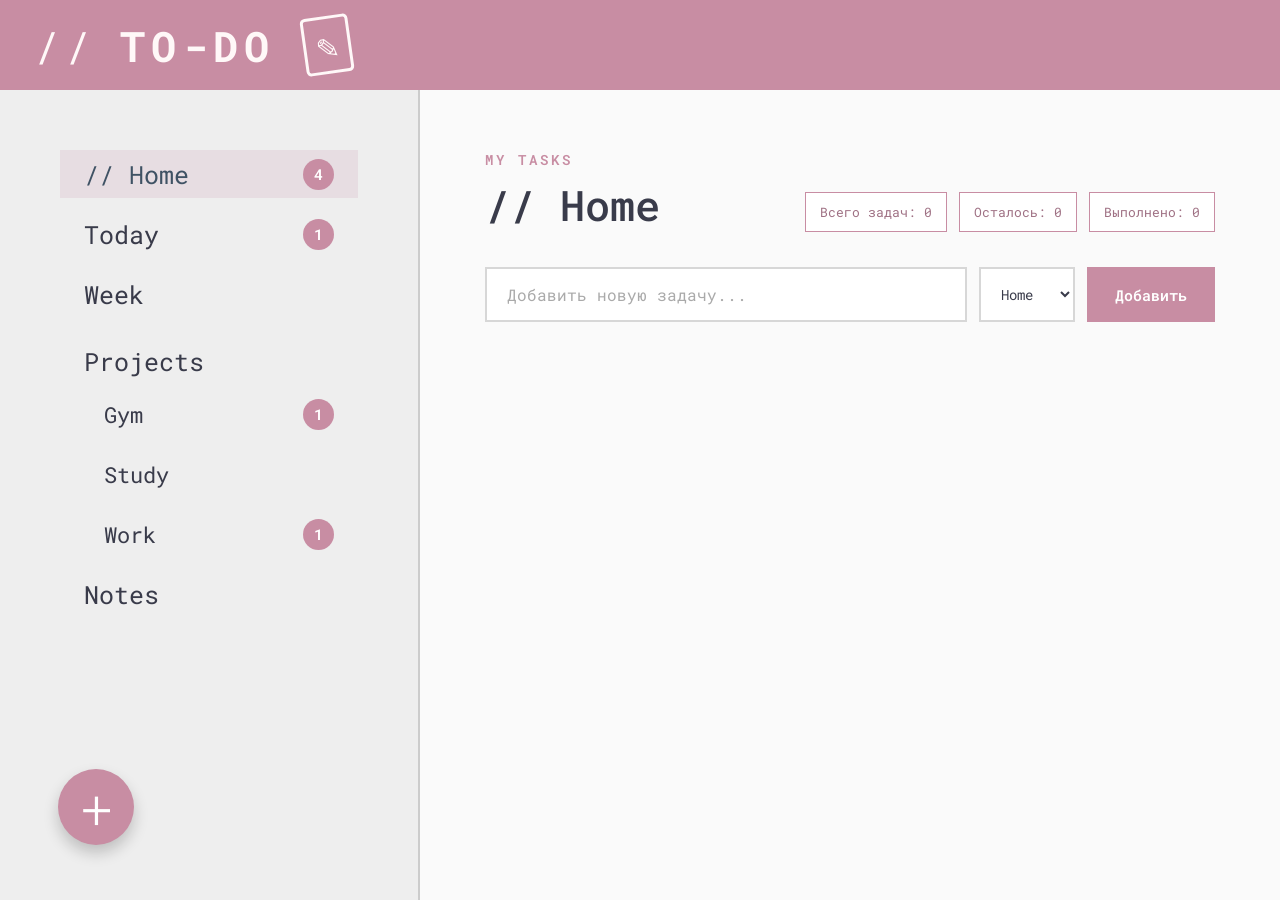
==== Projects/Todo.project/index.html @ 031605dd "Add portfolio files" ====
<!doctype html>
<html lang="ru">
	<head>
		<meta charset="UTF-8" />
		<meta name="viewport" content="width=device-width, initial-scale=1.0" />

		<title>Todo List</title>

		<link rel="stylesheet" href="./style.css" />
	</head>

	<body>
		<div class="todo">
			<header class="todo__header">
				<div class="todo__logo">
					<span>//</span>
					TO-DO
				</div>

				<div class="todo__logo-icon">✎</div>
			</header>

			<div class="todo__layout">
				<aside class="todo__sidebar">
					<nav class="todo__nav">
						<a
							href="#"
							class="todo__nav-link todo__nav-link--active"
							data-category="home"
						>
							<span>// Home</span>
							<span class="todo__badge">4</span>
						</a>

						<a href="#" class="todo__nav-link" data-category="today">
							<span>Today</span>
							<span class="todo__badge">1</span>
						</a>

						<a href="#" class="todo__nav-link" data-category="week">
							<span>Week</span>
						</a>

						<div class="todo__nav-title">Projects</div>

						<a
							href="#"
							class="todo__nav-link todo__nav-link--sub"
							data-category="gym"
						>
							<span>Gym</span>
							<span class="todo__badge">1</span>
						</a>

						<a
							href="#"
							class="todo__nav-link todo__nav-link--sub"
							data-category="study"
						>
							<span>Study</span>
						</a>

						<a
							href="#"
							class="todo__nav-link todo__nav-link--sub"
							data-category="work"
						>
							<span>Work</span>
							<span class="todo__badge">1</span>
						</a>

						<a href="#" class="todo__nav-link" data-category="notes">
							<span>Notes</span>
						</a>
					</nav>

					<button class="todo__add-project" type="button">+</button>
				</aside>

				<main class="todo__main">
					<div class="todo__top">
						<div>
							<p class="todo__subtitle">MY TASKS</p>

							<h1 class="todo__title">// Home</h1>
						</div>

						<div class="todo__stats">
							<span class="todo__count"> Всего задач: 0 </span>

							<span class="todo__remaining"> Осталось: 0 </span>

							<span class="todo__completed"> Выполнено: 0 </span>
						</div>
					</div>

					<form class="todo__form">
						<input
							class="todo__input"
							type="text"
							placeholder="Добавить новую задачу..."
							autocomplete="off"
						/>

						<select class="todo__category">
							<option value="home">Home</option>
							<option value="today">Today</option>
							<option value="week">Week</option>
							<option value="gym">Gym</option>
							<option value="study">Study</option>
							<option value="work">Work</option>
							<option value="notes">Notes</option>
						</select>

						<button class="todo__add" type="submit">Добавить</button>
					</form>

					<ul class="todo__list"></ul>
				</main>
			</div>
		</div>

		<div class="modal" hidden>
			<div class="modal__content">
				<h2 class="modal__title">Редактировать задачу</h2>

				<input class="modal__input" type="text" autocomplete="off" />

				<div class="modal__actions">
					<button class="modal__cancel" type="button">Отмена</button>

					<button class="modal__save" type="button">Сохранить</button>
				</div>
			</div>
		</div>

		<script src="./js/index.js"></script>
	</body>
</html>
---- Projects/Todo.project/style.css ----
@import url("https://fonts.googleapis.com/css2?family=Roboto+Mono:wght@400;500;600;700&display=swap");

/* =========================
   RESET
========================= */

* {
	margin: 0;
	padding: 0;
	box-sizing: border-box;
}

html {
	font-size: 16px;
}

body {
	min-height: 100vh;

	font-family: "Roboto Mono", monospace;

	background-color: #f7f6f6;
	color: #393b4a;
}

button,
input,
select {
	font: inherit;
}

button {
	cursor: pointer;
}

a {
	color: inherit;
	text-decoration: none;
}

/* =========================
   TODO
========================= */

.todo {
	min-height: 100vh;

	background-color: #527c78;
}

/* =========================
   HEADER
========================= */

.todo__header {
	height: 90px;

	display: flex;
	align-items: center;

	padding-inline: 34px;

	background-color: #c88da3;

	color: #fff8f8;
}

.todo__logo {
	display: flex;
	align-items: center;
	gap: 24px;

	font-size: 42px;
	font-weight: 700;
	letter-spacing: 6px;
}

.todo__logo span {
	font-weight: 400;
}

.todo__logo-icon {
	margin-left: 28px;

	width: 48px;
	height: 58px;

	display: flex;
	align-items: center;
	justify-content: center;

	border: 3px solid #fff8f8;
	border-radius: 5px;

	font-size: 35px;
	transform: rotate(-8deg);
}

/* =========================
   LAYOUT
========================= */

.todo__layout {
	min-height: calc(100vh - 90px);

	display: grid;
	grid-template-columns: 420px 1fr;
}

/* =========================
   SIDEBAR
========================= */

.todo__sidebar {
	position: relative;

	padding: 60px 60px 40px;

	background-color: #eeeeee;

	border-right: 2px solid #cccccc;
}

.todo__nav {
	display: flex;
	flex-direction: column;
	gap: 12px;
}

.todo__nav-link {
	min-height: 48px;

	display: flex;
	align-items: center;
	justify-content: space-between;

	padding-inline: 24px;

	font-size: 25px;

	color: #393b4a;

	transition:
		background-color 0.2s ease,
		color 0.2s ease;
}

.todo__nav-link:hover {
	background-color: #e4d9de;
}

.todo__nav-link--active {
	color: #3f5264;

	background-color: #e7dde2;
}

.todo__nav-title {
	margin-top: 15px;
	padding-inline: 24px;

	font-size: 25px;
}

.todo__nav-link--sub {
	padding-left: 44px;

	font-size: 22px;
}

/* =========================
   BADGE
========================= */

.todo__badge {
	width: 31px;
	height: 31px;

	display: flex;
	align-items: center;
	justify-content: center;

	border-radius: 50%;

	background-color: #c88da3;
	color: white;

	font-size: 15px;
	font-weight: 600;
}

/* =========================
   ADD PROJECT
========================= */

.todo__add-project {
	position: absolute;
	left: 58px;
	bottom: 55px;

	width: 76px;
	height: 76px;

	border: 0;
	border-radius: 50%;

	background-color: #c88da3;
	color: white;

	font-size: 55px;
	font-weight: 300;
	line-height: 1;

	box-shadow: 0 8px 15px rgb(0 0 0 / 20%);

	transition:
		transform 0.2s ease,
		box-shadow 0.2s ease;
}

.todo__add-project:hover {
	transform: translateY(-3px);

	box-shadow: 0 11px 20px rgb(0 0 0 / 25%);
}

/* =========================
   MAIN
========================= */

.todo__main {
	min-width: 0;

	padding: 60px 65px;

	background-color: #fafafa;
}

.todo__top {
	display: flex;
	align-items: flex-end;
	justify-content: space-between;

	margin-bottom: 35px;
}

.todo__subtitle {
	margin-bottom: 8px;

	color: #c88da3;

	font-size: 14px;
	font-weight: 600;
	letter-spacing: 3px;
}

.todo__title {
	font-size: 42px;
	font-weight: 500;

	color: #393b4a;
}

/* =========================
   STATS
========================= */

.todo__stats {
	display: flex;
	align-items: center;
	gap: 12px;

	flex-wrap: wrap;
}

.todo__stats span {
	padding: 10px 14px;

	border: 1px solid #c88da3;

	color: #9f7184;

	font-size: 13px;

	background-color: #fff;
}

/* =========================
   FORM
========================= */

.todo__form {
	display: grid;
	grid-template-columns: minmax(0, 1fr) auto auto;
	gap: 12px;

	margin-bottom: 25px;
}

.todo__input {
	width: 100%;
	min-width: 0;

	height: 55px;

	padding-inline: 20px;

	border: 2px solid #d7d7d7;

	outline: none;

	background-color: white;
	color: #393b4a;

	font-size: 16px;

	transition: border-color 0.2s ease;
}

.todo__input::placeholder {
	color: #aaa;
}

.todo__input:focus {
	border-color: #c88da3;
}

/* =========================
   CATEGORY
========================= */

.todo__category {
	height: 55px;

	padding-inline: 16px;

	border: 2px solid #d7d7d7;

	outline: none;

	background-color: white;
	color: #393b4a;

	font-size: 14px;

	cursor: pointer;

	transition:
		border-color 0.2s ease,
		background-color 0.2s ease;
}

.todo__category:hover {
	background-color: #fafafa;
	border-color: #c88da3;
}

.todo__category:focus {
	border-color: #c88da3;
}

/* =========================
   ADD TODO
========================= */

.todo__add {
	height: 55px;

	padding-inline: 28px;

	border: 0;

	background-color: #c88da3;
	color: white;

	font-size: 15px;
	font-weight: 600;

	transition:
		background-color 0.2s ease,
		transform 0.2s ease;
}

.todo__add:hover {
	background-color: #b87991;
}

.todo__add:active {
	transform: translateY(1px);
}

/* =========================
   TODO LIST
========================= */

.todo__list {
	display: flex;
	flex-direction: column;
	gap: 14px;

	list-style: none;
}

/* =========================
   TODO ITEM
========================= */

.todo__item {
	position: relative;

	min-height: 61px;

	display: flex;
	align-items: center;

	padding: 10px 20px 10px 62px;

	background-color: #eeeeee;

	border-left: 4px solid #f0a400;

	color: #393b4a;

	font-size: 16px;

	transition:
		background-color 0.2s ease,
		border-color 0.2s ease;
}

.todo__item:hover {
	background-color: #e8e8e8;
}

/* =========================
   CHECKBOX
========================= */

.todo__item::before {
	content: "";

	position: absolute;
	left: 17px;

	width: 20px;
	height: 20px;

	border: 2px solid #45aaa2;

	background-color: transparent;

	transition:
		background-color 0.2s ease,
		border-color 0.2s ease;
}

.todo__item.completed::before {
	content: "✓";

	display: flex;
	align-items: center;
	justify-content: center;

	background-color: #45aaa2;
	border-color: #45aaa2;

	color: white;

	font-size: 15px;
	font-weight: 700;
}

.todo__item.completed {
	border-left-color: #42a34b;

	color: #999;

	text-decoration: line-through;
}

/* =========================
   TODO BUTTONS
========================= */

.todo__item button {
	flex-shrink: 0;

	width: 40px;
	height: 40px;

	margin-left: 10px;

	border: 0;

	background-color: transparent;

	color: #9f7184;

	font-size: 0;

	transition:
		color 0.2s ease,
		transform 0.2s ease;
}

.todo__item button:first-of-type {
	margin-left: auto;
}

.todo__item button:first-of-type::before {
	content: "✎";

	font-size: 25px;
}

.todo__item button:last-of-type::before {
	content: "♜";

	font-size: 21px;
}

.todo__item button:hover {
	color: #c15e80;

	transform: scale(1.1);
}

/* =========================
   MODAL
========================= */

.modal {
	position: fixed;
	inset: 0;
	z-index: 100;

	display: flex;
	align-items: center;
	justify-content: center;

	padding: 20px;

	background-color: rgb(40 40 40 / 55%);

	backdrop-filter: blur(4px);
}

.modal[hidden] {
	display: none;
}

.modal__content {
	width: min(500px, 100%);

	padding: 35px;

	background-color: #fafafa;

	box-shadow: 0 20px 60px rgb(0 0 0 / 25%);
}

.modal__title {
	margin-bottom: 25px;

	color: #393b4a;

	font-size: 24px;
	font-weight: 500;
}

.modal__input {
	width: 100%;
	height: 55px;

	padding-inline: 16px;

	border: 2px solid #d5d5d5;

	outline: none;

	background-color: white;
	color: #393b4a;
}

.modal__input:focus {
	border-color: #c88da3;
}

.modal__actions {
	display: flex;
	justify-content: flex-end;
	gap: 10px;

	margin-top: 20px;
}

.modal__cancel,
.modal__save {
	height: 45px;

	padding-inline: 20px;

	border: 0;
}

.modal__cancel {
	background-color: #dddddd;
	color: #555;
}

.modal__save {
	background-color: #c88da3;
	color: white;
}

.modal__cancel:hover {
	background-color: #cccccc;
}

.modal__save:hover {
	background-color: #b87991;
}

/* =========================
   RESPONSIVE
========================= */

@media (max-width: 1100px) {
	.todo__layout {
		grid-template-columns: 280px 1fr;
	}

	.todo__sidebar {
		padding-inline: 30px;
	}

	.todo__nav-link {
		font-size: 19px;
	}

	.todo__nav-link--sub {
		padding-left: 34px;
		font-size: 18px;
	}

	.todo__nav-title {
		font-size: 20px;
	}

	.todo__main {
		padding: 40px 30px;
	}

	.todo__top {
		align-items: flex-start;
		flex-direction: column;
		gap: 20px;
	}
}

@media (max-width: 800px) {
	.todo__form {
		grid-template-columns: 1fr 1fr;
	}

	.todo__input {
		grid-column: 1 / -1;
	}

	.todo__category,
	.todo__add {
		width: 100%;
	}
}

@media (max-width: 700px) {
	.todo__layout {
		display: block;
	}

	.todo__sidebar {
		display: none;
	}

	.todo__header {
		height: 70px;

		padding-inline: 20px;
	}

	.todo__logo {
		font-size: 28px;
		letter-spacing: 4px;
	}

	.todo__logo-icon {
		display: none;
	}

	.todo__main {
		padding: 30px 15px;
	}

	.todo__title {
		font-size: 30px;
	}

	.todo__form {
		grid-template-columns: 1fr;
	}

	.todo__input {
		grid-column: auto;
	}

	.todo__category,
	.todo__add {
		width: 100%;
	}

	.todo__item {
		padding-left: 55px;
	}

	.todo__stats {
		width: 100%;
	}

	.todo__stats span {
		flex: 1;
		min-width: 0;
		text-align: center;
	}
}
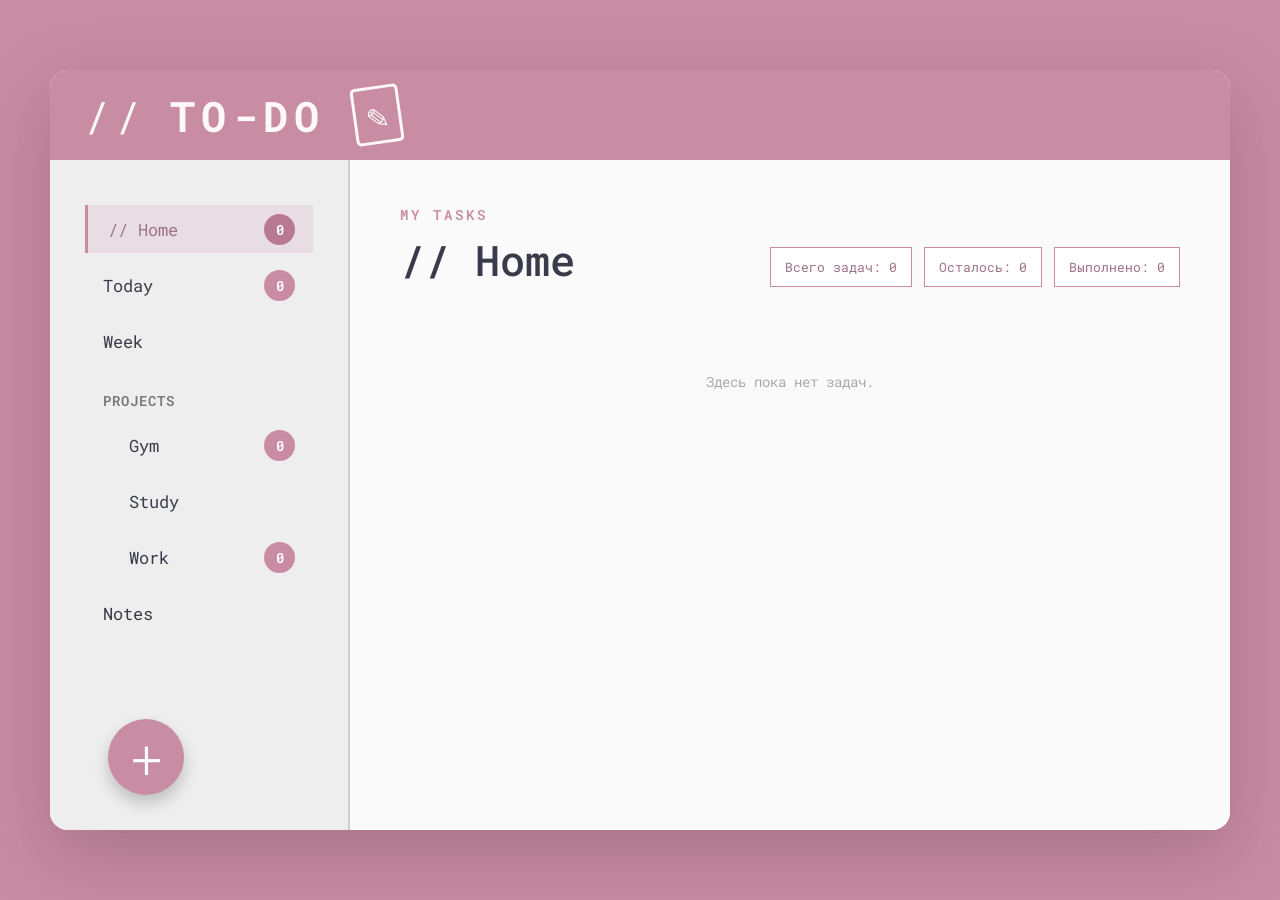
==== commit 8d3aedc0: "Add files via upload" ====
--- a/Projects/Todo.project/index.html
+++ b/Projects/Todo.project/index.html
@@ -4,8 +4,12 @@
 		<meta charset="UTF-8" />
 		<meta name="viewport" content="width=device-width, initial-scale=1.0" />
 
-		<title>Todo List</title>
-
+		<title>// TO-DO</title>
+		<link
+			rel="shortcut icon"
+			href="./icons/favicon-icon.png"
+			type="image/x-icon"
+		/>
 		<link rel="stylesheet" href="./style.css" />
 	</head>
 
@@ -29,12 +33,12 @@
 							data-category="home"
 						>
 							<span>// Home</span>
-							<span class="todo__badge">4</span>
+							<span class="todo__badge">0</span>
 						</a>
 
 						<a href="#" class="todo__nav-link" data-category="today">
 							<span>Today</span>
-							<span class="todo__badge">1</span>
+							<span class="todo__badge">0</span>
 						</a>
 
 						<a href="#" class="todo__nav-link" data-category="week">
@@ -49,7 +53,7 @@
 							data-category="gym"
 						>
 							<span>Gym</span>
-							<span class="todo__badge">1</span>
+							<span class="todo__badge">0</span>
 						</a>
 
 						<a
@@ -66,7 +70,7 @@
 							data-category="work"
 						>
 							<span>Work</span>
-							<span class="todo__badge">1</span>
+							<span class="todo__badge">0</span>
 						</a>
 
 						<a href="#" class="todo__nav-link" data-category="notes">
@@ -74,7 +78,9 @@
 						</a>
 					</nav>
 
-					<button class="todo__add-project" type="button">+</button>
+					<button class="todo__add-project" type="button" aria-label="Добавить">
+						+
+					</button>
 				</aside>
 
 				<main class="todo__main">
@@ -86,23 +92,58 @@
 						</div>
 
 						<div class="todo__stats">
-							<span class="todo__count"> Всего задач: 0 </span>
-
-							<span class="todo__remaining"> Осталось: 0 </span>
-
-							<span class="todo__completed"> Выполнено: 0 </span>
+							<span class="todo__count">Всего задач: 0</span>
+
+							<span class="todo__remaining">Осталось: 0</span>
+
+							<span class="todo__completed">Выполнено: 0</span>
 						</div>
 					</div>
 
-					<form class="todo__form">
-						<input
-							class="todo__input"
-							type="text"
-							placeholder="Добавить новую задачу..."
-							autocomplete="off"
-						/>
-
-						<select class="todo__category">
+					<ul class="todo__list"></ul>
+				</main>
+			</div>
+		</div>
+
+		<div class="modal" hidden>
+			<div class="modal__content">
+				<div class="modal__header">
+					<div>
+						<p class="modal__subtitle">TODO</p>
+
+						<h2 class="modal__title">Новая задача</h2>
+					</div>
+
+					<button class="modal__close" type="button" aria-label="Закрыть">
+						<svg viewBox="0 0 24 24" width="22" height="22" aria-hidden="true">
+							<path
+								d="M6 6L18 18M18 6L6 18"
+								fill="none"
+								stroke="currentColor"
+								stroke-width="2"
+								stroke-linecap="round"
+							/>
+						</svg>
+					</button>
+				</div>
+
+				<div class="modal__field">
+					<label class="modal__label" for="modal-input"> Название </label>
+
+					<input
+						class="modal__input"
+						id="modal-input"
+						type="text"
+						placeholder="Что нужно сделать?"
+						autocomplete="off"
+					/>
+				</div>
+
+				<div class="modal__field">
+					<label class="modal__label" for="modal-category"> Проект </label>
+
+					<div class="modal__select-wrap">
+						<select class="modal__select" id="modal-category">
 							<option value="home">Home</option>
 							<option value="today">Today</option>
 							<option value="week">Week</option>
@@ -111,20 +152,46 @@
 							<option value="work">Work</option>
 							<option value="notes">Notes</option>
 						</select>
-
-						<button class="todo__add" type="submit">Добавить</button>
-					</form>
-
-					<ul class="todo__list"></ul>
-				</main>
-			</div>
-		</div>
-
-		<div class="modal" hidden>
-			<div class="modal__content">
-				<h2 class="modal__title">Редактировать задачу</h2>
-
-				<input class="modal__input" type="text" autocomplete="off" />
+					</div>
+				</div>
+
+				<div class="modal__row">
+					<div class="modal__field">
+						<label class="modal__label" for="modal-date"> Дата </label>
+
+						<input class="modal__input" id="modal-date" type="date" />
+					</div>
+
+					<div class="modal__field">
+						<label class="modal__label" for="modal-time"> Время </label>
+
+						<input class="modal__input" id="modal-time" type="time" />
+					</div>
+				</div>
+
+				<div class="modal__field">
+					<label class="modal__label"> Приоритет </label>
+
+					<div class="priority">
+						<label class="priority__item priority__item--low">
+							<input type="radio" name="priority" value="low" />
+
+							<span>Низкий</span>
+						</label>
+
+						<label class="priority__item priority__item--medium">
+							<input type="radio" name="priority" value="medium" checked />
+
+							<span>Средний</span>
+						</label>
+
+						<label class="priority__item priority__item--high">
+							<input type="radio" name="priority" value="high" />
+
+							<span>Высокий</span>
+						</label>
+					</div>
+				</div>
 
 				<div class="modal__actions">
 					<button class="modal__cancel" type="button">Отмена</button>
--- a/Projects/Todo.project/style.css
+++ b/Projects/Todo.project/style.css
@@ -1,8 +1,4 @@
 @import url("https://fonts.googleapis.com/css2?family=Roboto+Mono:wght@400;500;600;700&display=swap");
-
-/* =========================
-   RESET
-========================= */
 
 * {
 	margin: 0;
@@ -16,10 +12,13 @@
 
 body {
 	min-height: 100vh;
+	display: flex;
+	align-items: center;
+	justify-content: center;
+	padding: 30px;
 
 	font-family: "Roboto Mono", monospace;
-
-	background-color: #f7f6f6;
+	background-color: rgb(200, 141, 163);
 	color: #393b4a;
 }
 
@@ -33,24 +32,17 @@
 	cursor: pointer;
 }
 
-a {
-	color: inherit;
-	text-decoration: none;
-}
-
-/* =========================
-   TODO
-========================= */
-
 .todo {
-	min-height: 100vh;
-
-	background-color: #527c78;
-}
-
-/* =========================
-   HEADER
-========================= */
+	width: min(1180px, 100%);
+	height: min(760px, calc(100vh - 60px));
+	min-height: 620px;
+
+	overflow: hidden;
+
+	background-color: #fafafa;
+	border-radius: 18px;
+	box-shadow: 0 25px 70px rgb(80 40 55 / 25%);
+}
 
 .todo__header {
 	height: 90px;
@@ -61,7 +53,6 @@
 	padding-inline: 34px;
 
 	background-color: #c88da3;
-
 	color: #fff8f8;
 }
 
@@ -80,8 +71,6 @@
 }
 
 .todo__logo-icon {
-	margin-left: 28px;
-
 	width: 48px;
 	height: 58px;
 
@@ -89,88 +78,115 @@
 	align-items: center;
 	justify-content: center;
 
+	margin-left: 28px;
+
 	border: 3px solid #fff8f8;
 	border-radius: 5px;
 
 	font-size: 35px;
+
 	transform: rotate(-8deg);
 }
 
-/* =========================
-   LAYOUT
-========================= */
-
 .todo__layout {
-	min-height: calc(100vh - 90px);
+	height: calc(100% - 90px);
 
 	display: grid;
-	grid-template-columns: 420px 1fr;
-}
-
-/* =========================
-   SIDEBAR
-========================= */
+	grid-template-columns: 300px 1fr;
+}
 
 .todo__sidebar {
 	position: relative;
 
-	padding: 60px 60px 40px;
+	width: 300px;
+	height: 100%;
+
+	padding: 45px 35px 35px;
 
 	background-color: #eeeeee;
-
 	border-right: 2px solid #cccccc;
 }
 
 .todo__nav {
 	display: flex;
 	flex-direction: column;
-	gap: 12px;
+	gap: 8px;
 }
 
 .todo__nav-link {
-	min-height: 48px;
+	position: relative;
+
+	width: 100%;
+	height: 48px;
 
 	display: flex;
 	align-items: center;
 	justify-content: space-between;
 
-	padding-inline: 24px;
-
-	font-size: 25px;
-
+	padding: 0 18px;
+
+	overflow: hidden;
+
+	background-color: transparent;
 	color: #393b4a;
 
+	font-size: 17px;
+
 	transition:
-		background-color 0.2s ease,
-		color 0.2s ease;
+		background-color 0.25s ease,
+		color 0.25s ease,
+		padding-left 0.25s ease,
+		transform 0.25s ease;
+	text-decoration: none;
+}
+
+.todo__nav-link::before {
+	content: "";
+
+	position: absolute;
+	inset-block: 0;
+	left: 0;
+
+	width: 3px;
+
+	background-color: #c88da3;
+
+	transform: scaleY(0);
+	transform-origin: center;
+
+	transition: transform 0.25s ease;
 }
 
 .todo__nav-link:hover {
+	padding-left: 23px;
+
 	background-color: #e4d9de;
+	color: #9f7184;
+
+	transform: translateX(3px);
+}
+
+.todo__nav-link:hover::before,
+.todo__nav-link--active::before {
+	transform: scaleY(1);
 }
 
 .todo__nav-link--active {
-	color: #3f5264;
+	padding-left: 23px;
 
 	background-color: #e7dde2;
-}
-
-.todo__nav-title {
-	margin-top: 15px;
-	padding-inline: 24px;
-
-	font-size: 25px;
+	color: #9f7184;
 }
 
 .todo__nav-link--sub {
 	padding-left: 44px;
-
-	font-size: 22px;
-}
-
-/* =========================
-   BADGE
-========================= */
+	font-size: 17px;
+}
+
+.todo__nav-link--sub:hover,
+.todo__nav-link--sub.todo__nav-link--active {
+	padding-left: 49px;
+}
 
 .todo__badge {
 	width: 31px;
@@ -180,32 +196,59 @@
 	align-items: center;
 	justify-content: center;
 
+	flex-shrink: 0;
+
 	border-radius: 50%;
 
 	background-color: #c88da3;
-	color: white;
-
-	font-size: 15px;
+	color: #fff;
+
+	font-size: 14px;
 	font-weight: 600;
-}
-
-/* =========================
-   ADD PROJECT
-========================= */
+
+	transition:
+		transform 0.25s ease,
+		background-color 0.25s ease;
+}
+
+.todo__nav-link:hover .todo__badge,
+.todo__nav-link--active .todo__badge {
+	background-color: #b87991;
+}
+
+.todo__nav-link:hover .todo__badge {
+	transform: scale(1.08);
+}
+
+.todo__nav-title {
+	margin: 18px 0 3px;
+	padding-inline: 18px;
+
+	color: #777;
+
+	font-size: 14px;
+	font-weight: 600;
+	letter-spacing: 1px;
+	text-transform: uppercase;
+}
 
 .todo__add-project {
 	position: absolute;
 	left: 58px;
-	bottom: 55px;
+	bottom: 35px;
 
 	width: 76px;
 	height: 76px;
 
+	display: flex;
+	align-items: center;
+	justify-content: center;
+
 	border: 0;
 	border-radius: 50%;
 
 	background-color: #c88da3;
-	color: white;
+	color: #fff;
 
 	font-size: 55px;
 	font-weight: 300;
@@ -220,18 +263,19 @@
 
 .todo__add-project:hover {
 	transform: translateY(-3px);
-
 	box-shadow: 0 11px 20px rgb(0 0 0 / 25%);
 }
 
-/* =========================
-   MAIN
-========================= */
+.todo__add-project:active {
+	transform: translateY(0);
+}
 
 .todo__main {
 	min-width: 0;
 
-	padding: 60px 65px;
+	padding: 45px 50px;
+
+	overflow-y: auto;
 
 	background-color: #fafafa;
 }
@@ -255,22 +299,17 @@
 }
 
 .todo__title {
+	color: #393b4a;
+
 	font-size: 42px;
 	font-weight: 500;
-
-	color: #393b4a;
-}
-
-/* =========================
-   STATS
-========================= */
+}
 
 .todo__stats {
 	display: flex;
 	align-items: center;
+	flex-wrap: wrap;
 	gap: 12px;
-
-	flex-wrap: wrap;
 }
 
 .todo__stats span {
@@ -278,120 +317,11 @@
 
 	border: 1px solid #c88da3;
 
+	background-color: #fff;
 	color: #9f7184;
 
 	font-size: 13px;
-
-	background-color: #fff;
-}
-
-/* =========================
-   FORM
-========================= */
-
-.todo__form {
-	display: grid;
-	grid-template-columns: minmax(0, 1fr) auto auto;
-	gap: 12px;
-
-	margin-bottom: 25px;
-}
-
-.todo__input {
-	width: 100%;
-	min-width: 0;
-
-	height: 55px;
-
-	padding-inline: 20px;
-
-	border: 2px solid #d7d7d7;
-
-	outline: none;
-
-	background-color: white;
-	color: #393b4a;
-
-	font-size: 16px;
-
-	transition: border-color 0.2s ease;
-}
-
-.todo__input::placeholder {
-	color: #aaa;
-}
-
-.todo__input:focus {
-	border-color: #c88da3;
-}
-
-/* =========================
-   CATEGORY
-========================= */
-
-.todo__category {
-	height: 55px;
-
-	padding-inline: 16px;
-
-	border: 2px solid #d7d7d7;
-
-	outline: none;
-
-	background-color: white;
-	color: #393b4a;
-
-	font-size: 14px;
-
-	cursor: pointer;
-
-	transition:
-		border-color 0.2s ease,
-		background-color 0.2s ease;
-}
-
-.todo__category:hover {
-	background-color: #fafafa;
-	border-color: #c88da3;
-}
-
-.todo__category:focus {
-	border-color: #c88da3;
-}
-
-/* =========================
-   ADD TODO
-========================= */
-
-.todo__add {
-	height: 55px;
-
-	padding-inline: 28px;
-
-	border: 0;
-
-	background-color: #c88da3;
-	color: white;
-
-	font-size: 15px;
-	font-weight: 600;
-
-	transition:
-		background-color 0.2s ease,
-		transform 0.2s ease;
-}
-
-.todo__add:hover {
-	background-color: #b87991;
-}
-
-.todo__add:active {
-	transform: translateY(1px);
-}
-
-/* =========================
-   TODO LIST
-========================= */
+}
 
 .todo__list {
 	display: flex;
@@ -401,10 +331,6 @@
 	list-style: none;
 }
 
-/* =========================
-   TODO ITEM
-========================= */
-
 .todo__item {
 	position: relative;
 
@@ -413,11 +339,10 @@
 	display: flex;
 	align-items: center;
 
-	padding: 10px 20px 10px 62px;
+	padding: 10px 12px 10px 62px;
 
 	background-color: #eeeeee;
-
-	border-left: 4px solid #f0a400;
+	border-left: 4px solid #e0a62b;
 
 	color: #393b4a;
 
@@ -432,18 +357,26 @@
 	background-color: #e8e8e8;
 }
 
-/* =========================
-   CHECKBOX
-========================= */
-
-.todo__item::before {
-	content: "";
-
+.todo__item--priority-low {
+	border-left-color: #45a86b;
+}
+
+.todo__item--priority-medium {
+	border-left-color: #e0a62b;
+}
+
+.todo__item--priority-high {
+	border-left-color: #d85c5c;
+}
+
+.todo__item-check {
 	position: absolute;
 	left: 17px;
 
 	width: 20px;
 	height: 20px;
+
+	padding: 0;
 
 	border: 2px solid #45aaa2;
 
@@ -454,80 +387,158 @@
 		border-color 0.2s ease;
 }
 
-.todo__item.completed::before {
-	content: "✓";
-
-	display: flex;
-	align-items: center;
-	justify-content: center;
-
+.todo__item-check:hover {
+	border-color: #348f89;
+}
+
+.todo__item.completed .todo__item-check {
 	background-color: #45aaa2;
 	border-color: #45aaa2;
-
-	color: white;
-
-	font-size: 15px;
+}
+
+.todo__item.completed .todo__item-check::after {
+	content: "✓";
+
+	width: 100%;
+	height: 100%;
+
+	display: flex;
+	align-items: center;
+	justify-content: center;
+
+	color: #fff;
+
+	font-size: 13px;
 	font-weight: 700;
 }
 
 .todo__item.completed {
-	border-left-color: #42a34b;
-
 	color: #999;
-
+}
+
+.todo__item.completed .todo__item-text {
 	text-decoration: line-through;
 }
 
-/* =========================
-   TODO BUTTONS
-========================= */
-
-.todo__item button {
-	flex-shrink: 0;
-
-	width: 40px;
-	height: 40px;
-
-	margin-left: 10px;
+.todo__item-body {
+	min-width: 0;
+	flex: 1;
+}
+
+.todo__item-text {
+	display: block;
+
+	font-size: 16px;
+	word-break: break-word;
+}
+
+.todo__item-meta {
+	display: flex;
+	align-items: center;
+	flex-wrap: wrap;
+	gap: 10px;
+
+	margin-top: 5px;
+
+	color: #999;
+	font-size: 14px;
+}
+
+.todo__item-date {
+	color: #8f8f8f;
+}
+
+.todo__priority {
+	font-size: 10px;
+	font-weight: 600;
+}
+
+.todo__priority--low {
+	color: #45a86b;
+	font-size: 12px;
+}
+
+.todo__priority--medium {
+	color: #d18b19;
+}
+
+.todo__priority--high {
+	color: #c15e80;
+}
+
+.todo__item-actions {
+	display: flex;
+	align-items: center;
+	gap: 4px;
+
+	margin-left: 12px;
+}
+
+.todo__item-action {
+	width: 36px;
+	height: 36px;
+
+	display: flex;
+	align-items: center;
+	justify-content: center;
+
+	padding: 0;
 
 	border: 0;
 
 	background-color: transparent;
-
 	color: #9f7184;
-
-	font-size: 0;
 
 	transition:
 		color 0.2s ease,
+		background-color 0.2s ease,
 		transform 0.2s ease;
 }
 
-.todo__item button:first-of-type {
-	margin-left: auto;
-}
-
-.todo__item button:first-of-type::before {
-	content: "✎";
-
-	font-size: 25px;
-}
-
-.todo__item button:last-of-type::before {
-	content: "♜";
-
-	font-size: 21px;
-}
-
-.todo__item button:hover {
+.todo__item-action svg {
+	width: 19px;
+	height: 19px;
+}
+
+.todo__item-action:hover {
+	background-color: #e2d3d9;
 	color: #c15e80;
 
-	transform: scale(1.1);
-}
-
-/* =========================
-   MODAL
-========================= */
+	transform: translateY(-1px);
+}
+
+.todo__item-action--delete:hover {
+	color: #c05252;
+}
+
+.todo__item--note {
+	padding-left: 22px;
+
+	background-color: #edf2f1;
+	border-left-color: #527c78;
+}
+
+.todo__item--note:hover {
+	background-color: #e5eceb;
+}
+
+.todo__item--note .todo__item-text {
+	line-height: 1.7;
+}
+
+.todo__item--note .todo__item-meta,
+.todo__item--note .todo__item-date {
+	color: #527c78;
+}
+
+.todo__empty {
+	padding: 50px 20px;
+
+	text-align: center;
+
+	color: #aaa;
+	font-size: 14px;
+}
 
 .modal {
 	position: fixed;
@@ -541,8 +552,9 @@
 	padding: 20px;
 
 	background-color: rgb(40 40 40 / 55%);
-
 	backdrop-filter: blur(4px);
+
+	animation: modalOverlay 0.2s ease;
 }
 
 .modal[hidden] {
@@ -550,40 +562,204 @@
 }
 
 .modal__content {
-	width: min(500px, 100%);
-
-	padding: 35px;
+	width: min(560px, 100%);
+	max-height: calc(100vh - 40px);
+
+	overflow-y: auto;
+
+	padding: 32px;
 
 	background-color: #fafafa;
 
 	box-shadow: 0 20px 60px rgb(0 0 0 / 25%);
+
+	animation: modalOpen 0.2s ease;
+}
+
+.modal__header {
+	display: flex;
+	align-items: flex-start;
+	justify-content: space-between;
+	gap: 20px;
+
+	margin-bottom: 28px;
+}
+
+.modal__subtitle {
+	margin-bottom: 7px;
+
+	color: #c88da3;
+
+	font-size: 11px;
+	font-weight: 600;
+	letter-spacing: 2px;
 }
 
 .modal__title {
-	margin-bottom: 25px;
-
 	color: #393b4a;
 
-	font-size: 24px;
+	font-size: 25px;
 	font-weight: 500;
 }
 
+.modal__close {
+	width: 38px;
+	height: 38px;
+
+	display: flex;
+	align-items: center;
+	justify-content: center;
+
+	padding: 0;
+
+	border: 0;
+
+	background-color: transparent;
+	color: #888;
+
+	transition:
+		background-color 0.2s ease,
+		color 0.2s ease;
+}
+
+.modal__close:hover {
+	background-color: #eeeeee;
+	color: #393b4a;
+}
+
+.modal__input,
+.modal__select,
+#modal-date,
+#modal-time {
+	width: 100%;
+	height: 50px;
+
+	padding-inline: 14px;
+
+	border: 2px solid #d7d7d7;
+	outline: none;
+
+	background-color: #fff;
+	color: #393b4a;
+
+	font-size: 14px;
+
+	transition:
+		border-color 0.2s ease,
+		box-shadow 0.2s ease;
+}
+
+.modal__input:focus,
+.modal__select:focus,
+#modal-date:focus,
+#modal-time:focus {
+	border-color: #c88da3;
+	box-shadow: 0 0 0 3px rgb(200 141 163 / 10%);
+}
+
 .modal__input {
-	width: 100%;
-	height: 55px;
-
-	padding-inline: 16px;
-
-	border: 2px solid #d5d5d5;
-
-	outline: none;
-
-	background-color: white;
-	color: #393b4a;
-}
-
-.modal__input:focus {
+	margin-bottom: 12px;
+}
+
+.modal__select {
+	margin-bottom: 12px;
+
+	appearance: none;
+
+	padding-right: 42px;
+
+	cursor: pointer;
+
+	background-image:
+		linear-gradient(45deg, transparent 50%, #9f7184 50%),
+		linear-gradient(135deg, #9f7184 50%, transparent 50%);
+
+	background-position:
+		calc(100% - 19px) 21px,
+		calc(100% - 13px) 21px;
+
+	background-size:
+		6px 6px,
+		6px 6px;
+
+	background-repeat: no-repeat;
+}
+
+#modal-date {
+	margin-bottom: 12px;
+}
+
+.modal__row {
+	display: grid;
+	grid-template-columns: 1fr 1fr;
+	gap: 14px;
+}
+
+.priority {
+	display: grid;
+	grid-template-columns: repeat(3, 1fr);
+	gap: 8px;
+
+	margin-top: 18px;
+}
+
+.priority label {
+	position: relative;
+
+	min-height: 46px;
+
+	display: flex;
+	align-items: center;
+	justify-content: center;
+	gap: 15px;
+
+	border: 2px solid #dedede;
+
+	background-color: #fff;
+	color: #777;
+
+	font-size: 12px;
+
+	cursor: pointer;
+
+	transition:
+		border-color 0.2s ease,
+		background-color 0.2s ease,
+		color 0.2s ease;
+}
+
+.priority label {
+	transition:
+		background-color 0.25s ease,
+		color 0.25s ease,
+		border-color 0.25s ease;
+}
+
+.priority label:has(input[value="low"]):hover {
+	background-color: #dff3e4;
+	color: #3f8f55;
+	border-color: #3f8f55;
+}
+
+.priority label:has(input[value="medium"]):hover {
+	background-color: #fff3c4;
+	color: #b08a00;
+	border-color: #b08a00;
+}
+
+.priority label:has(input[value="high"]):hover {
+	background-color: #f8d7da;
+	color: #c94a4a;
+	border-color: #c94a4a;
+}
+
+.priority label:hover {
 	border-color: #c88da3;
+	background-color: green;
+}
+
+.priority input {
+	accent-color: #c88da3;
 }
 
 .modal__actions {
@@ -591,64 +767,140 @@
 	justify-content: flex-end;
 	gap: 10px;
 
-	margin-top: 20px;
+	margin-top: 28px;
+	padding-top: 22px;
+
+	border-top: 1px solid #e2e2e2;
 }
 
 .modal__cancel,
 .modal__save {
-	height: 45px;
-
-	padding-inline: 20px;
+	height: 46px;
+
+	padding-inline: 22px;
 
 	border: 0;
+
+	font-size: 13px;
+	font-weight: 600;
+
+	transition:
+		background-color 0.2s ease,
+		transform 0.2s ease;
 }
 
 .modal__cancel {
-	background-color: #dddddd;
+	background-color: #ddd;
 	color: #555;
+}
+
+.modal__cancel:hover {
+	background-color: #ccc;
 }
 
 .modal__save {
 	background-color: #c88da3;
-	color: white;
-}
-
-.modal__cancel:hover {
-	background-color: #cccccc;
+	color: #fff;
 }
 
 .modal__save:hover {
 	background-color: #b87991;
 }
 
-/* =========================
-   RESPONSIVE
-========================= */
+.modal__save:active,
+.modal__cancel:active {
+	transform: translateY(1px);
+}
+
+@keyframes modalOverlay {
+	from {
+		opacity: 0;
+	}
+
+	to {
+		opacity: 1;
+	}
+}
+
+@keyframes modalOpen {
+	from {
+		opacity: 0;
+		transform: translateY(10px) scale(0.98);
+	}
+
+	to {
+		opacity: 1;
+		transform: translateY(0) scale(1);
+	}
+}
+
+.todo__main::-webkit-scrollbar,
+.modal__content::-webkit-scrollbar {
+	width: 6px;
+}
+
+.todo__main::-webkit-scrollbar-track,
+.modal__content::-webkit-scrollbar-track {
+	background: transparent;
+}
+
+.todo__main::-webkit-scrollbar-thumb,
+.modal__content::-webkit-scrollbar-thumb {
+	border-radius: 10px;
+	background-color: #ccc;
+}
 
 @media (max-width: 1100px) {
+	.todo {
+		width: min(1050px, 100%);
+	}
+
 	.todo__layout {
-		grid-template-columns: 280px 1fr;
+		grid-template-columns: 270px 1fr;
 	}
 
 	.todo__sidebar {
-		padding-inline: 30px;
-	}
-
-	.todo__nav-link {
-		font-size: 19px;
+		padding-inline: 25px;
 	}
 
 	.todo__nav-link--sub {
 		padding-left: 34px;
-		font-size: 18px;
-	}
-
-	.todo__nav-title {
-		font-size: 20px;
+		font-size: 19px;
 	}
 
 	.todo__main {
-		padding: 40px 30px;
+		padding-inline: 35px;
+	}
+}
+
+@media (max-width: 850px) {
+	body {
+		padding: 20px;
+	}
+
+	.todo {
+		height: calc(100vh - 40px);
+		min-height: 600px;
+	}
+
+	.todo__layout {
+		grid-template-columns: 230px 1fr;
+	}
+
+	.todo__header {
+		padding-inline: 25px;
+	}
+
+	.todo__logo {
+		font-size: 32px;
+	}
+
+	.todo__logo-icon {
+		margin-left: 15px;
+	}
+
+	.todo__main {
+		padding: 30px 25px;
 	}
 
 	.todo__top {
@@ -658,23 +910,35 @@
 	}
 }
 
-@media (max-width: 800px) {
-	.todo__form {
-		grid-template-columns: 1fr 1fr;
-	}
-
-	.todo__input {
-		grid-column: 1 / -1;
-	}
-
-	.todo__category,
-	.todo__add {
+@media (max-width: 700px) {
+	body {
+		padding: 0;
+	}
+
+	.todo {
 		width: 100%;
-	}
-}
-
-@media (max-width: 700px) {
+		height: 100vh;
+		min-height: 100vh;
+
+		border-radius: 0;
+	}
+
+	.todo__header {
+		height: 70px;
+		padding-inline: 20px;
+	}
+
+	.todo__logo {
+		font-size: 27px;
+		letter-spacing: 3px;
+	}
+
+	.todo__logo-icon {
+		display: none;
+	}
+
 	.todo__layout {
+		height: calc(100% - 70px);
 		display: block;
 	}
 
@@ -682,44 +946,12 @@
 		display: none;
 	}
 
-	.todo__header {
-		height: 70px;
-
-		padding-inline: 20px;
-	}
-
-	.todo__logo {
-		font-size: 28px;
-		letter-spacing: 4px;
-	}
-
-	.todo__logo-icon {
-		display: none;
-	}
-
 	.todo__main {
-		padding: 30px 15px;
+		padding: 30px 20px;
 	}
 
 	.todo__title {
-		font-size: 30px;
-	}
-
-	.todo__form {
-		grid-template-columns: 1fr;
-	}
-
-	.todo__input {
-		grid-column: auto;
-	}
-
-	.todo__category,
-	.todo__add {
-		width: 100%;
-	}
-
-	.todo__item {
-		padding-left: 55px;
+		font-size: 32px;
 	}
 
 	.todo__stats {
@@ -728,7 +960,65 @@
 
 	.todo__stats span {
 		flex: 1;
-		min-width: 0;
 		text-align: center;
 	}
-}
+
+	.todo__item {
+		align-items: flex-start;
+	}
+
+	.todo__item-actions {
+		margin-left: auto;
+	}
+
+	.modal {
+		padding: 10px;
+	}
+
+	.modal__content {
+		padding: 25px 20px;
+	}
+
+	.modal__row {
+		grid-template-columns: 1fr;
+		gap: 0;
+	}
+
+	.priority {
+		grid-template-columns: 1fr;
+	}
+}
+
+@media (max-width: 430px) {
+	.todo__main {
+		padding-inline: 15px;
+	}
+
+	.todo__title {
+		font-size: 28px;
+	}
+
+	.todo__item {
+		padding: 10px 10px 10px 52px;
+	}
+
+	.todo__item-text {
+		font-size: 14px;
+	}
+
+	.todo__item-meta {
+		font-size: 12px;
+	}
+
+	.todo__item-actions {
+		width: 100%;
+
+		justify-content: flex-end;
+
+		margin-top: 5px;
+	}
+
+	.modal__title {
+		font-size: 21px;
+	}
+}
